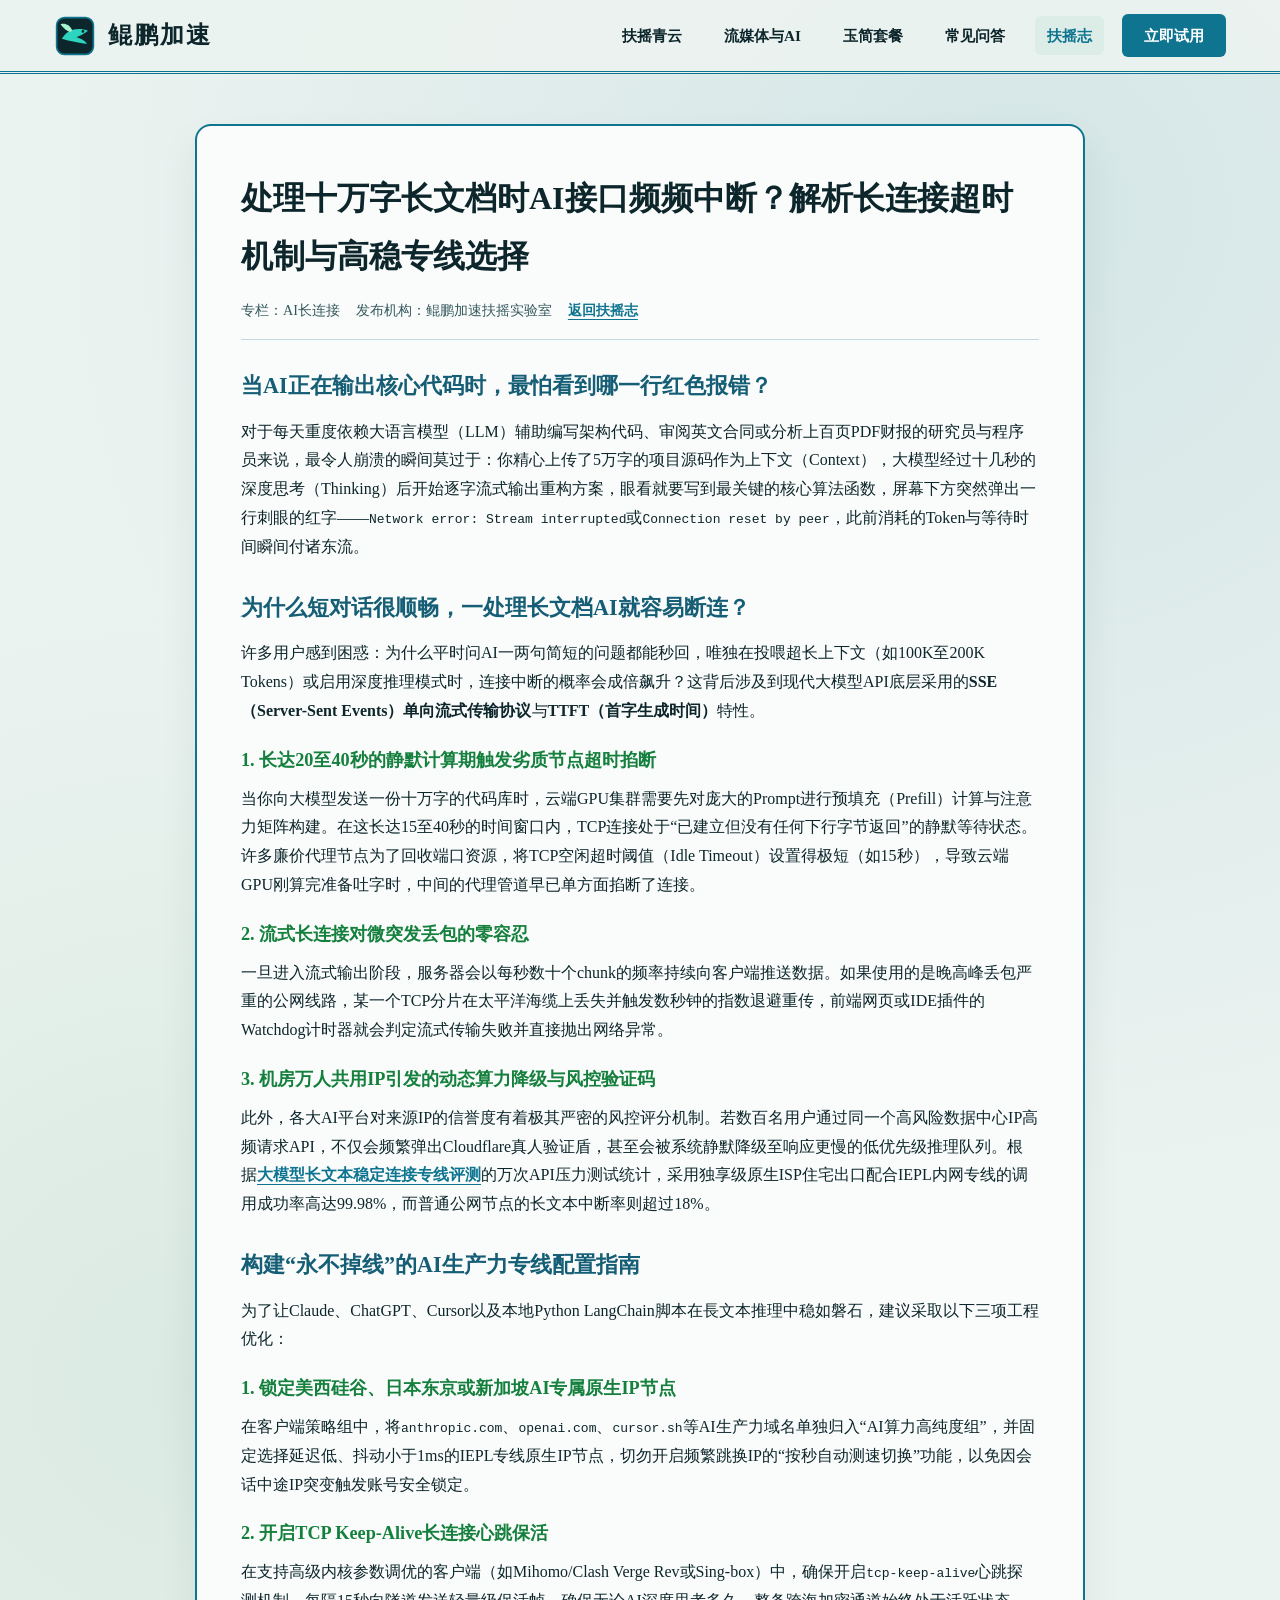
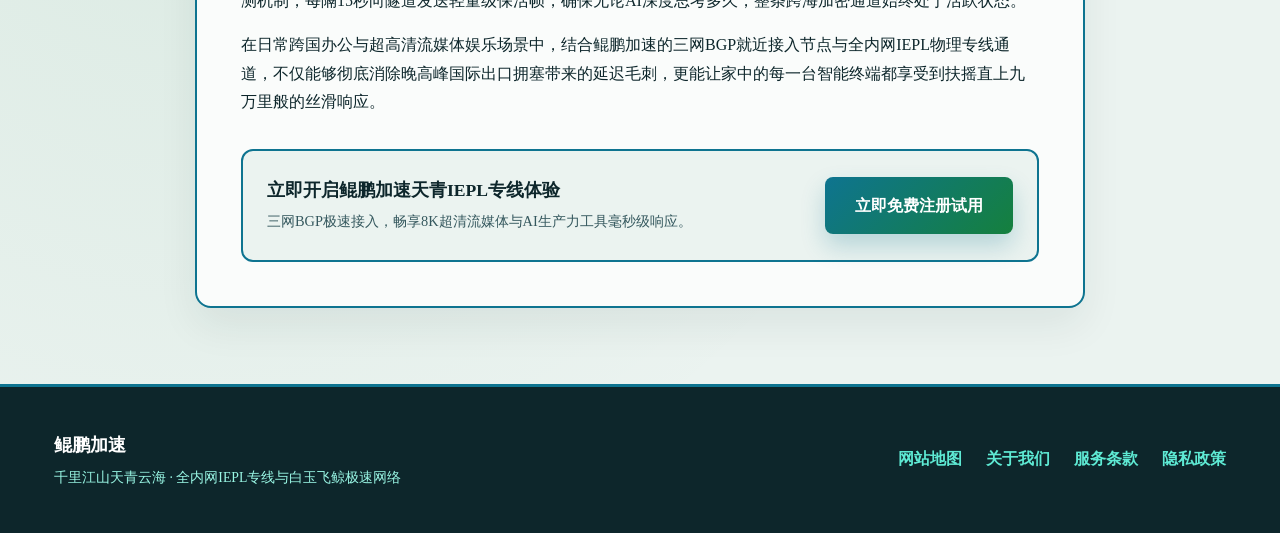
==== claude-sonnet-opus-long-context-api-stability.html @ 888c9fa1 "Deploy kunpejiasu.homes landing page" ====
<!DOCTYPE html>
<html lang="zh-CN">
<head>
  <meta charset="UTF-8">
  <meta name="viewport" content="width=device-width, initial-scale=1.0">
  <title>处理十万字长文档时AI接口频频中断？解析长连接超时机制与高稳专线选择 - 鲲鹏加速</title>
  <meta name="description" content="针对使用Claude、ChatGPT及API处理200K超长上下文代码库与PDF财报时常见的Stream interrupted报错，剖析SSE流式连接保活与原生IP专线优化。">
  <link rel="canonical" href="https://kunpejiasu.homes/claude-sonnet-opus-long-context-api-stability.html">
  <link rel="stylesheet" href="style.css">
</head>
<body>
  <header class="ru-header">
  <div class="ru-container ru-nav-row">
    <a href="index.html" class="ru-brand">
      <svg width="42" height="42" viewBox="0 0 64 64" fill="none" xmlns="http://www.w3.org/2000/svg" aria-label="鲲鹏加速天青白玉飞鲸徽标">
        <rect x="4" y="4" width="56" height="56" rx="12" fill="#0D262B" stroke="#0E7490" stroke-width="2.5"/>
        <!-- Jade Four-Winged Whale Emblem -->
        <path d="M12 36 C 20 22, 36 18, 52 24 C 46 28, 40 32, 34 34 C 42 36, 48 40, 50 44 C 38 42, 24 40, 12 36 Z" fill="#2DD4BF"/>
        <path d="M28 24 C 24 14, 16 12, 10 14 C 14 20, 20 24, 24 26 Z" fill="#A7F3D0"/>
        <circle cx="44" cy="25" r="2" fill="#0D262B"/>
      </svg>
      <span class="ru-brand-name">鲲鹏加速</span>
    </a>
    <nav class="ru-menu" aria-label="主导航">
      <a href="index.html#advantages">扶摇青云</a>
      <a href="index.html#streaming">流媒体与AI</a>
      <a href="index.html#pricing">玉简套餐</a>
      <a href="index.html#faq">常见问答</a>
      <a href="soaring-annals.html" class="active">扶摇志</a>
      <a href="https://ww012.twilightaff.com/#/?code=A56DH1Af" class="btn-ru-nav" rel="nofollow" target="_blank">立即试用</a>
    </nav>
  </div>
</header>
  <main class="ru-doc-sec">
    <div class="ru-container">
      <article class="ru-doc-box">
        <h1>处理十万字长文档时AI接口频频中断？解析长连接超时机制与高稳专线选择</h1>
        <div class="ru-doc-meta"><span>专栏：AI长连接</span><span>发布机构：鲲鹏加速扶摇实验室</span><span><a href="soaring-annals.html">返回扶摇志</a></span></div>
        <div class="ru-doc-body">
          <h2>当AI正在输出核心代码时，最怕看到哪一行红色报错？</h2>
<p>对于每天重度依赖大语言模型（LLM）辅助编写架构代码、审阅英文合同或分析上百页PDF财报的研究员与程序员来说，最令人崩溃的瞬间莫过于：你精心上传了5万字的项目源码作为上下文（Context），大模型经过十几秒的深度思考（Thinking）后开始逐字流式输出重构方案，眼看就要写到最关键的核心算法函数，屏幕下方突然弹出一行刺眼的红字——<code>Network error: Stream interrupted</code>或<code>Connection reset by peer</code>，此前消耗的Token与等待时间瞬间付诸东流。</p>

<h2>为什么短对话很顺畅，一处理长文档AI就容易断连？</h2>
<p>许多用户感到困惑：为什么平时问AI一两句简短的问题都能秒回，唯独在投喂超长上下文（如100K至200K Tokens）或启用深度推理模式时，连接中断的概率会成倍飙升？这背后涉及到现代大模型API底层采用的<strong>SSE（Server-Sent Events）单向流式传输协议</strong>与<strong>TTFT（首字生成时间）</strong>特性。</p>

<h3>1. 长达20至40秒的静默计算期触发劣质节点超时掐断</h3>
<p>当你向大模型发送一份十万字的代码库时，云端GPU集群需要先对庞大的Prompt进行预填充（Prefill）计算与注意力矩阵构建。在这长达15至40秒的时间窗口内，TCP连接处于“已建立但没有任何下行字节返回”的静默等待状态。许多廉价代理节点为了回收端口资源，将TCP空闲超时阈值（Idle Timeout）设置得极短（如15秒），导致云端GPU刚算完准备吐字时，中间的代理管道早已单方面掐断了连接。</p>

<h3>2. 流式长连接对微突发丢包的零容忍</h3>
<p>一旦进入流式输出阶段，服务器会以每秒数十个chunk的频率持续向客户端推送数据。如果使用的是晚高峰丢包严重的公网线路，某一个TCP分片在太平洋海缆上丢失并触发数秒钟的指数退避重传，前端网页或IDE插件的Watchdog计时器就会判定流式传输失败并直接抛出网络异常。</p>

<h3>3. 机房万人共用IP引发的动态算力降级与风控验证码</h3>
<p>此外，各大AI平台对来源IP的信誉度有着极其严密的风控评分机制。若数百名用户通过同一个高风险数据中心IP高频请求API，不仅会频繁弹出Cloudflare真人验证盾，甚至会被系统静默降级至响应更慢的低优先级推理队列。根据<a href="https://tizilab.net/" target="_blank">大模型长文本稳定连接专线评测</a>的万次API压力测试统计，采用独享级原生ISP住宅出口配合IEPL内网专线的调用成功率高达99.98%，而普通公网节点的长文本中断率则超过18%。</p>

<h2>构建“永不掉线”的AI生产力专线配置指南</h2>
<p>为了让Claude、ChatGPT、Cursor以及本地Python LangChain脚本在長文本推理中稳如磐石，建议采取以下三项工程优化：</p>

<h3>1. 锁定美西硅谷、日本东京或新加坡AI专属原生IP节点</h3>
<p>在客户端策略组中，将<code>anthropic.com</code>、<code>openai.com</code>、<code>cursor.sh</code>等AI生产力域名单独归入“AI算力高纯度组”，并固定选择延迟低、抖动小于1ms的IEPL专线原生IP节点，切勿开启频繁跳换IP的“按秒自动测速切换”功能，以免因会话中途IP突变触发账号安全锁定。</p>

<h3>2. 开启TCP Keep-Alive长连接心跳保活</h3>
<p>在支持高级内核参数调优的客户端（如Mihomo/Clash Verge Rev或Sing-box）中，确保开启<code>tcp-keep-alive</code>心跳探测机制，每隔15秒向隧道发送轻量级保活帧，确保无论AI深度思考多久，整条跨海加密通道始终处于活跃状态。</p>

<p>在日常跨国办公与超高清流媒体娱乐场景中，结合鲲鹏加速的三网BGP就近接入节点与全内网IEPL物理专线通道，不仅能够彻底消除晚高峰国际出口拥塞带来的延迟毛刺，更能让家中的每一台智能终端都享受到扶摇直上九万里般的丝滑响应。</p>
        </div>
        <div style="margin-top:32px;padding:24px;background:var(--bg-ru);border:2px solid var(--celadon-main);border-radius:12px;display:flex;justify-content:space-between;align-items:center;flex-wrap:wrap;gap:16px;">
          <div>
            <strong style="font-size:1.1rem;color:var(--ink-pine);display:block;">立即开启鲲鹏加速天青IEPL专线体验</strong>
            <span style="font-size:0.9rem;color:var(--ink-bamboo);">三网BGP极速接入，畅享8K超清流媒体与AI生产力工具毫秒级响应。</span>
          </div>
          <a href="https://ww012.twilightaff.com/#/?code=A56DH1Af" class="btn-ru-celadon" rel="nofollow" target="_blank">立即免费注册试用</a>
        </div>
      </article>
    </div>
  </main>
  <footer class="ru-footer">
  <div class="ru-container ru-footer-row">
    <div>
      <strong style="font-size: 1.15rem; color: #FFFFFF;">鲲鹏加速</strong>
      <p style="font-size: 0.86rem; color: #99F6E4; margin-top: 4px;">千里江山天青云海 · 全内网IEPL专线与白玉飞鲸极速网络</p>
    </div>
    <div class="ru-footer-links">
      <a href="sitemap.html">网站地图</a>
      <a href="about.html">关于我们</a>
      <a href="terms.html">服务条款</a>
      <a href="privacy.html">隐私政策</a>
    </div>
  </div>
</footer>
</body>
</html>
---- style.css ----
/* kunpejiasu.homes - Ru-Kiln Celadon Porcelain & Jade-Ink Four-Winged Whale */
:root {
  --bg-ru: #EBF3F0;
  --bg-celadon-band: #DCECE7;
  --bg-jade-card: #FAFCFB;
  --ink-pine: #0D262B;
  --ink-bamboo: #35585E;
  --celadon-main: #0E7490;
  --celadon-deep: #155E75;
  --jade-accent: #15803D;
  --bronze-seal: #4D7C0F;
  --border-celadon: rgba(14, 116, 144, 0.25);
  --shadow-celadon: 0 18px 40px rgba(13, 38, 43, 0.07);
}

* {
  box-sizing: border-box;
  margin: 0;
  padding: 0;
}

html {
  scroll-behavior: smooth;
  font-family: "Noto Serif SC", "Songti SC", "PingFang SC", "Microsoft YaHei", serif;
  background-color: var(--bg-ru);
  color: var(--ink-pine);
  line-height: 1.8;
}

body {
  background-color: var(--bg-ru);
  background-image:
    radial-gradient(circle at 80% 10%, rgba(14, 116, 144, 0.10) 0%, transparent 45%),
    radial-gradient(circle at 15% 65%, rgba(21, 128, 61, 0.08) 0%, transparent 45%);
  overflow-x: hidden;
}

a, a:visited {
  color: var(--celadon-main);
  text-decoration: underline;
  text-underline-offset: 4px;
  font-weight: 700;
  transition: color 0.2s ease;
}

a:hover {
  color: var(--jade-accent);
}

.ru-container {
  max-width: 1220px;
  margin: 0 auto;
  padding: 0 24px;
}

/* Header with Lattice Double Border */
.ru-header {
  position: sticky;
  top: 0;
  z-index: 100;
  background: rgba(235, 243, 240, 0.95);
  border-bottom: 3px double var(--celadon-main);
  padding: 14px 0;
}

.ru-nav-row {
  display: flex;
  align-items: center;
  justify-content: space-between;
  flex-wrap: wrap;
  gap: 18px;
}

.ru-brand {
  display: inline-flex;
  align-items: center;
  gap: 12px;
  text-decoration: none !important;
}

.ru-brand-name {
  font-size: 1.48rem;
  font-weight: 900;
  color: var(--ink-pine);
  letter-spacing: 2px;
}

.ru-menu {
  display: flex;
  align-items: center;
  gap: 18px;
  flex-wrap: wrap;
}

.ru-menu a, .ru-menu a:visited {
  color: var(--ink-pine);
  text-decoration: none;
  font-size: 0.95rem;
  font-weight: 700;
  padding: 6px 12px;
  border-radius: 6px;
}

.ru-menu a:hover, .ru-menu a.active {
  background: var(--bg-celadon-band);
  color: var(--celadon-main);
}

.btn-ru-nav, .btn-ru-nav:visited {
  background: var(--celadon-main) !important;
  color: #FFFFFF !important;
  text-decoration: none !important;
  padding: 8px 22px !important;
  border-radius: 6px !important;
}

/* Open Celadon Panorama Hero (Bright Celadon Scroll Stage, NOT a dark box) */
.ru-hero {
  padding: 44px 0 68px;
}

.ru-scroll-banner {
  background: linear-gradient(180deg, #F4FAF8 0%, #DFEFEA 65%, #CBE4DD 100%);
  border: 2px solid var(--celadon-main);
  outline: 1px solid var(--border-celadon);
  outline-offset: -8px;
  border-radius: 16px;
  padding: 44px 40px 36px;
  box-shadow: var(--shadow-celadon);
}

.ru-hero-top {
  display: grid;
  grid-template-columns: 1fr 1fr;
  gap: 36px;
  align-items: center;
  margin-bottom: 28px;
}

.ru-seal-tag {
  display: inline-flex;
  align-items: center;
  gap: 8px;
  background: var(--ink-pine);
  color: #A7F3D0;
  padding: 5px 14px;
  font-size: 0.84rem;
  font-weight: 700;
  letter-spacing: 1px;
  margin-bottom: 16px;
}

.ru-hero-top h1 {
  font-size: 2.65rem;
  line-height: 1.26;
  color: var(--ink-pine);
  margin-bottom: 16px;
  font-weight: 900;
}

.ru-hero-top h1 span {
  color: var(--celadon-main);
  border-bottom: 3px solid var(--jade-accent);
}

.ru-hero-lead {
  font-size: 1.05rem;
  color: var(--ink-bamboo);
  margin-bottom: 24px;
}

.ru-cta-bar {
  display: flex;
  flex-wrap: wrap;
  gap: 14px;
}

.btn-ru-celadon, .btn-ru-celadon:visited {
  display: inline-flex;
  align-items: center;
  justify-content: center;
  background: linear-gradient(135deg, #0E7490 0%, #15803D 100%);
  color: #FFFFFF !important;
  text-decoration: none !important;
  padding: 14px 30px;
  border-radius: 8px;
  font-size: 1.03rem;
  font-weight: 800;
  box-shadow: 0 12px 24px rgba(14, 116, 144, 0.24);
  transition: transform 0.2s ease;
}

.btn-ru-celadon:hover {
  transform: translateY(-3px);
}

.btn-ru-jade, .btn-ru-jade:visited {
  display: inline-flex;
  align-items: center;
  justify-content: center;
  background: #FAFCFB;
  color: var(--ink-pine) !important;
  text-decoration: none !important;
  padding: 14px 26px;
  border-radius: 8px;
  font-size: 1rem;
  font-weight: 800;
  border: 2px solid var(--celadon-main);
  transition: transform 0.2s ease;
}

.btn-ru-jade:hover {
  background: var(--bg-celadon-band);
  transform: translateY(-3px);
}

/* Open Celadon Landscape & Four-Winged Jade Whale SVG */
.ru-landscape-stage svg {
  width: 100%;
  height: auto;
  display: block;
}

@keyframes jadeWhaleAscend {
  0%, 100% { transform: translate(0px, 0px) rotate(-2deg); }
  50% { transform: translate(12px, -14px) rotate(1deg); }
}

@keyframes craneFlock {
  0%, 100% { transform: translate(0px, 0px); }
  50% { transform: translate(-16px, -8px); }
}

@keyframes ringPulse {
  0%, 100% { transform: scale(1); opacity: 0.55; }
  50% { transform: scale(1.08); opacity: 0.9; }
}

.anim-jade-whale {
  animation: jadeWhaleAscend 5.2s ease-in-out infinite;
  transform-origin: center;
}

.anim-cranes {
  animation: craneFlock 6s ease-in-out infinite;
}

.anim-cloud-ring {
  animation: ringPulse 4s ease-in-out infinite;
  transform-origin: 310px 180px;
}

.ru-stats-strip {
  display: grid;
  grid-template-columns: repeat(4, 1fr);
  gap: 16px;
  padding-top: 22px;
  border-top: 1px solid var(--border-celadon);
  text-align: center;
}

.ru-stat-cell strong {
  display: block;
  font-size: 1.35rem;
  color: var(--celadon-deep);
}

.ru-stat-cell span {
  font-size: 0.86rem;
  color: var(--ink-bamboo);
}

/* Sections with Vertical Seal Heading */
.ru-sec {
  padding: 74px 0;
}

.ru-sec.celadon-band {
  background: var(--bg-celadon-band);
  border-top: 1px solid var(--border-celadon);
  border-bottom: 1px solid var(--border-celadon);
}

.ru-title-wrap {
  display: flex;
  align-items: center;
  gap: 20px;
  margin-bottom: 46px;
}

.ru-vert-seal {
  writing-mode: vertical-rl;
  background: var(--celadon-main);
  color: #FFFFFF;
  padding: 10px 6px;
  font-size: 0.8rem;
  font-weight: 800;
  letter-spacing: 3px;
  border-radius: 4px;
}

.ru-title-wrap h2 {
  font-size: 2.05rem;
  color: var(--ink-pine);
  margin-bottom: 6px;
}

.ru-title-wrap p {
  color: var(--ink-bamboo);
  font-size: 1.02rem;
}

/* Lattice Chamfered Cards */
.ru-lattice-grid {
  display: grid;
  grid-template-columns: repeat(2, 1fr);
  gap: 24px;
}

.ru-lattice-card {
  background: var(--bg-jade-card);
  border: 2px solid var(--border-celadon);
  border-left: 6px solid var(--celadon-main);
  border-radius: 4px 18px 4px 18px;
  padding: 30px;
  box-shadow: var(--shadow-celadon);
}

.ru-lattice-card h3 {
  font-size: 1.24rem;
  color: var(--ink-pine);
  margin-bottom: 10px;
}

.ru-lattice-card p {
  color: var(--ink-bamboo);
  font-size: 0.95rem;
}

/* 4-Column Scroll Pillars for Streaming & AI */
.ru-scroll-grid {
  display: grid;
  grid-template-columns: repeat(4, 1fr);
  gap: 20px;
}

.ru-scroll-card {
  background: var(--bg-jade-card);
  border: 1px solid var(--border-celadon);
  border-top: 5px solid var(--jade-accent);
  border-radius: 12px;
  padding: 26px 20px;
  box-shadow: var(--shadow-celadon);
}

.ru-scroll-tag {
  display: inline-block;
  font-size: 0.78rem;
  font-weight: 800;
  color: var(--jade-accent);
  background: rgba(21, 128, 61, 0.1);
  padding: 3px 10px;
  border-radius: 4px;
  margin-bottom: 12px;
}

.ru-scroll-card h3 {
  font-size: 1.16rem;
  margin-bottom: 10px;
  color: var(--ink-pine);
}

.ru-scroll-card p {
  font-size: 0.92rem;
  color: var(--ink-bamboo);
}

/* Pricing (3 tiers) */
.ru-price-grid {
  display: grid;
  grid-template-columns: repeat(3, 1fr);
  gap: 26px;
}

.ru-price-card {
  background: var(--bg-jade-card);
  border: 2px solid var(--border-celadon);
  border-radius: 14px;
  padding: 34px 28px;
  box-shadow: var(--shadow-celadon);
  display: flex;
  flex-direction: column;
  justify-content: space-between;
}

.ru-price-card.imperial {
  background: #0D262B;
  color: #EBF3F0;
  border-color: var(--celadon-main);
}

.ru-price-card.imperial h3,
.ru-price-card.imperial li {
  color: #EBF3F0 !important;
}

.ru-price-val {
  font-size: 2.4rem;
  font-weight: 900;
  color: var(--celadon-main);
  margin: 14px 0;
}

.ru-price-card.imperial .ru-price-val {
  color: #5EEAD4;
}

.ru-price-ul {
  list-style: none;
  margin: 16px 0 26px;
}

.ru-price-ul li {
  padding: 8px 0;
  border-bottom: 1px dashed var(--border-celadon);
  font-size: 0.94rem;
}

/* Reviews & FAQ */
.ru-review-grid {
  display: grid;
  grid-template-columns: repeat(3, 1fr);
  gap: 22px;
}

.ru-review-card {
  background: var(--bg-jade-card);
  border: 1px solid var(--border-celadon);
  border-radius: 14px;
  padding: 26px;
  box-shadow: var(--shadow-celadon);
}

.ru-faq-grid {
  display: grid;
  grid-template-columns: repeat(2, 1fr);
  gap: 20px;
}

.ru-faq-card {
  background: var(--bg-jade-card);
  border: 1px solid var(--border-celadon);
  border-radius: 14px;
  padding: 24px;
}

.ru-faq-card h3 {
  font-size: 1.1rem;
  color: var(--celadon-deep);
  margin-bottom: 8px;
}

/* Hub Grid */
.ru-hub-grid {
  display: grid;
  grid-template-columns: repeat(3, 1fr);
  gap: 22px;
}

.ru-hub-card {
  background: var(--bg-jade-card);
  border: 1px solid var(--border-celadon);
  border-top: 4px solid var(--celadon-main);
  border-radius: 12px;
  padding: 24px;
  box-shadow: var(--shadow-celadon);
  display: flex;
  flex-direction: column;
  justify-content: space-between;
}

.ru-hub-card h2, .ru-hub-card h3 {
  font-size: 1.15rem;
  margin: 10px 0;
}

/* Subpage */
.ru-doc-sec {
  padding: 50px 0 76px;
}

.ru-doc-box {
  max-width: 890px;
  margin: 0 auto;
  background: var(--bg-jade-card);
  border: 2px solid var(--celadon-main);
  border-radius: 16px;
  padding: 44px;
  box-shadow: var(--shadow-celadon);
}

.ru-doc-box h1 {
  font-size: 2rem;
  margin-bottom: 12px;
}

.ru-doc-meta {
  font-size: 0.88rem;
  color: var(--ink-bamboo);
  padding-bottom: 16px;
  margin-bottom: 24px;
  border-bottom: 1px solid var(--border-celadon);
  display: flex;
  gap: 16px;
  flex-wrap: wrap;
}

.ru-doc-body h2 {
  font-size: 1.38rem;
  color: var(--celadon-deep);
  margin: 26px 0 12px;
}

.ru-doc-body h3 {
  font-size: 1.14rem;
  color: var(--jade-accent);
  margin: 18px 0 8px;
}

.ru-doc-body p {
  margin-bottom: 15px;
}

.ru-footer {
  background: var(--ink-pine);
  color: #D8E8E3;
  padding: 42px 0;
  border-top: 3px solid var(--celadon-main);
}

.ru-footer-row {
  display: flex;
  justify-content: space-between;
  align-items: center;
  flex-wrap: wrap;
  gap: 20px;
}

.ru-footer-links {
  display: flex;
  gap: 24px;
  flex-wrap: wrap;
}

.ru-footer-links a, .ru-footer-links a:visited {
  color: #5EEAD4 !important;
  text-decoration: none;
}

@media (max-width: 980px) {
  .ru-hero-top,
  .ru-stats-strip,
  .ru-lattice-grid,
  .ru-scroll-grid,
  .ru-price-grid,
  .ru-review-grid,
  .ru-faq-grid,
  .ru-hub-grid {
    grid-template-columns: 1fr;
  }
}

@media (max-width: 768px) {
  .ru-nav-row {
    flex-direction: column;
    align-items: flex-start;
  }
  .ru-menu {
    display: flex !important;
    width: 100%;
    flex-wrap: wrap;
    gap: 8px;
  }
  .ru-scroll-banner {
    padding: 26px 18px;
  }
  .ru-hero-top h1 {
    font-size: 2rem;
  }
  .ru-doc-box {
    padding: 24px 18px;
  }
}
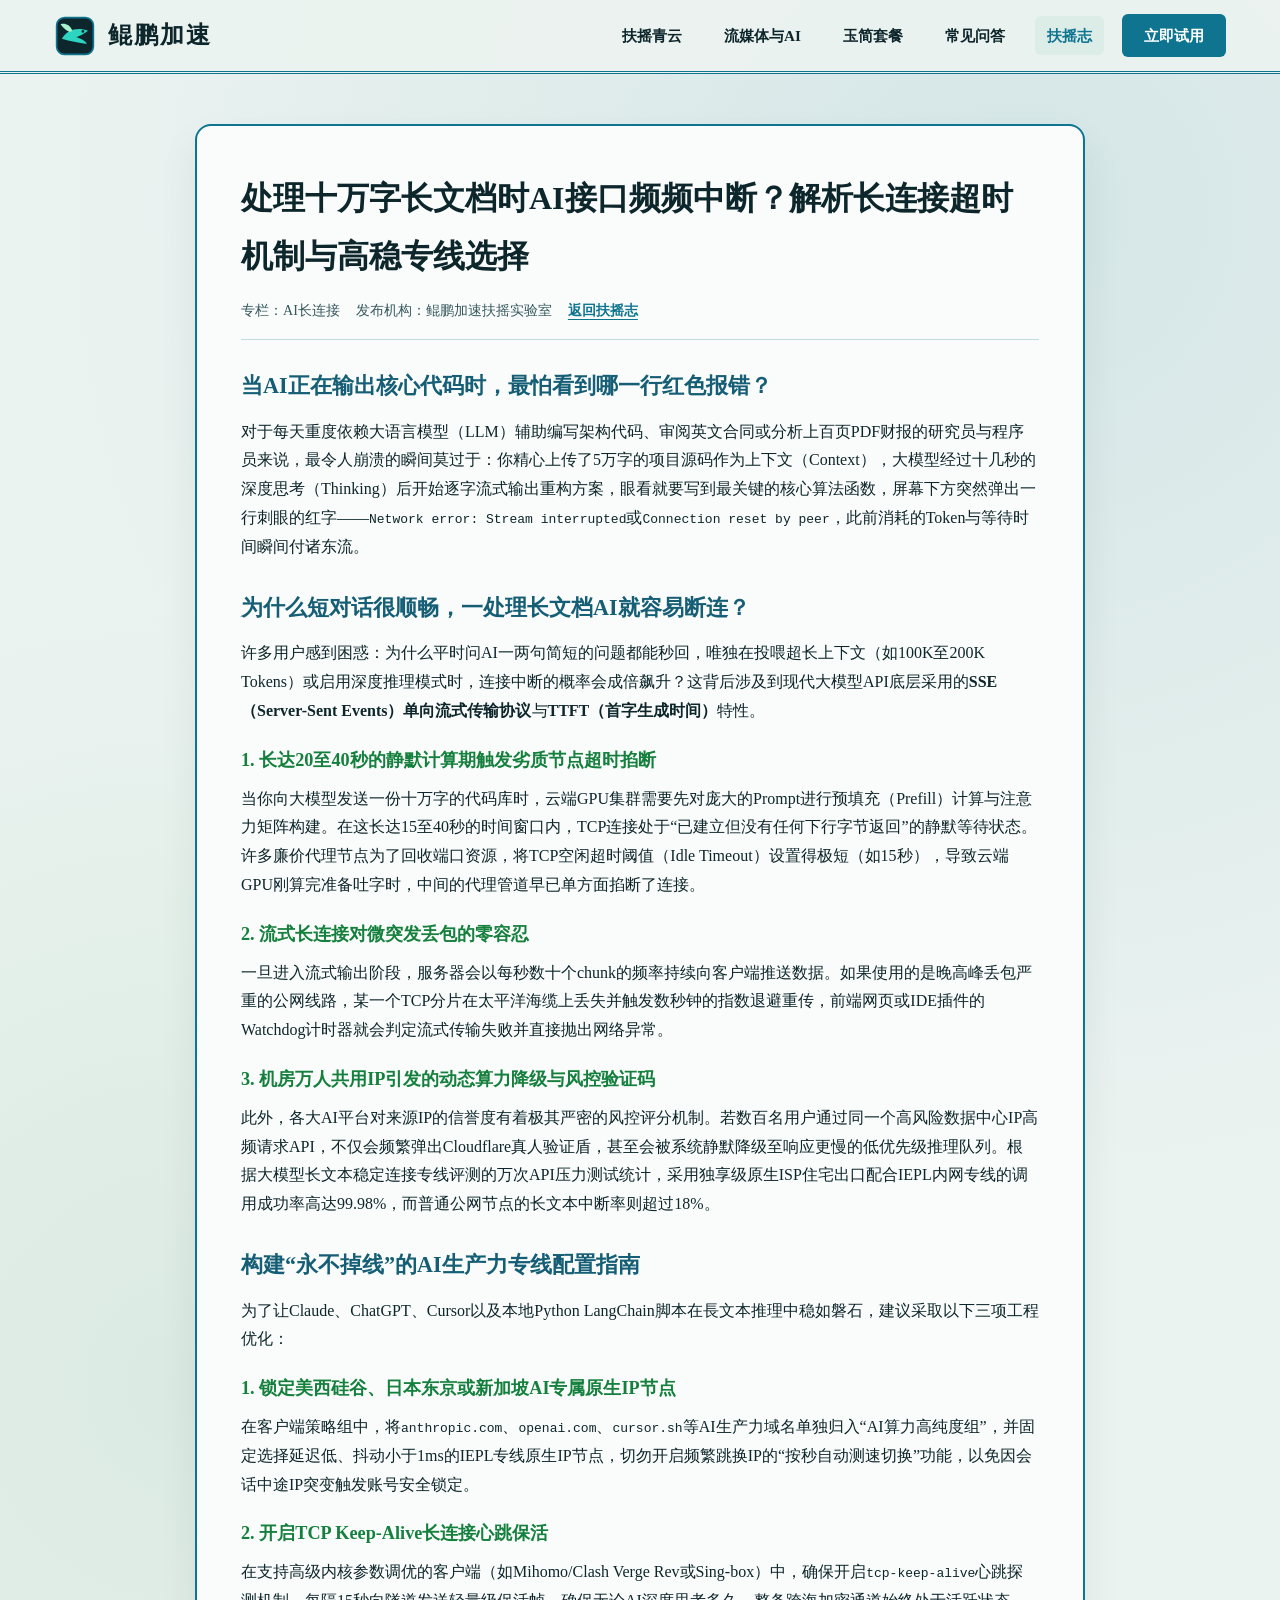
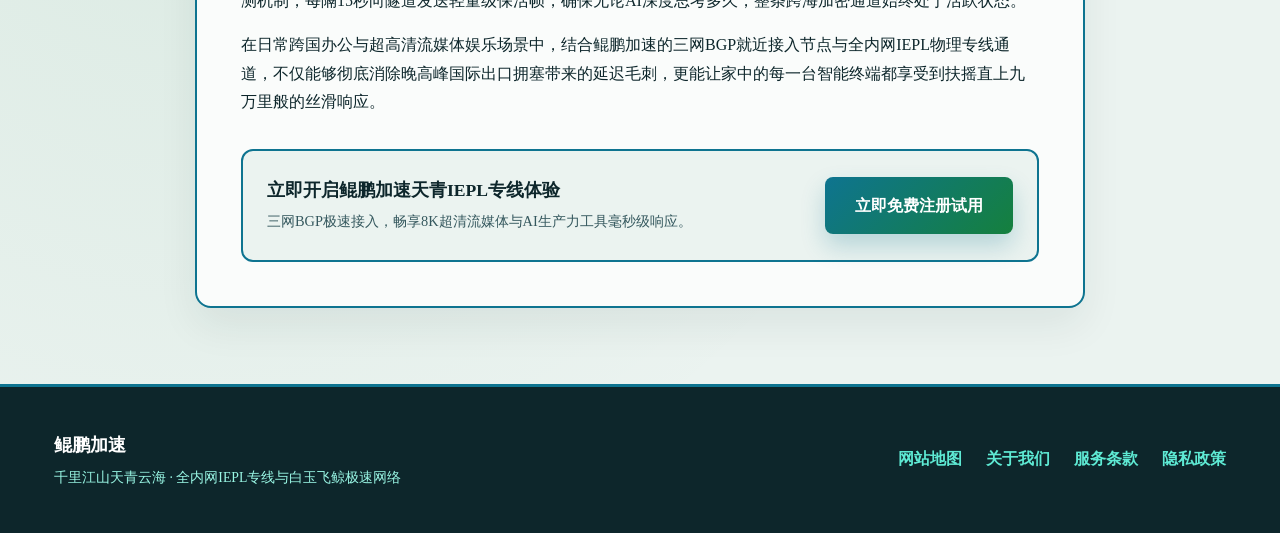
==== commit 91f55e9d: "fix: remove external blog links, desensitize subscription terms, and align official landing page sty" ====
--- a/claude-sonnet-opus-long-context-api-stability.html
+++ b/claude-sonnet-opus-long-context-api-stability.html
@@ -50,7 +50,7 @@
 <p>一旦进入流式输出阶段，服务器会以每秒数十个chunk的频率持续向客户端推送数据。如果使用的是晚高峰丢包严重的公网线路，某一个TCP分片在太平洋海缆上丢失并触发数秒钟的指数退避重传，前端网页或IDE插件的Watchdog计时器就会判定流式传输失败并直接抛出网络异常。</p>
 
 <h3>3. 机房万人共用IP引发的动态算力降级与风控验证码</h3>
-<p>此外，各大AI平台对来源IP的信誉度有着极其严密的风控评分机制。若数百名用户通过同一个高风险数据中心IP高频请求API，不仅会频繁弹出Cloudflare真人验证盾，甚至会被系统静默降级至响应更慢的低优先级推理队列。根据<a href="https://tizilab.net/" target="_blank">大模型长文本稳定连接专线评测</a>的万次API压力测试统计，采用独享级原生ISP住宅出口配合IEPL内网专线的调用成功率高达99.98%，而普通公网节点的长文本中断率则超过18%。</p>
+<p>此外，各大AI平台对来源IP的信誉度有着极其严密的风控评分机制。若数百名用户通过同一个高风险数据中心IP高频请求API，不仅会频繁弹出Cloudflare真人验证盾，甚至会被系统静默降级至响应更慢的低优先级推理队列。根据大模型长文本稳定连接专线评测的万次API压力测试统计，采用独享级原生ISP住宅出口配合IEPL内网专线的调用成功率高达99.98%，而普通公网节点的长文本中断率则超过18%。</p>
 
 <h2>构建“永不掉线”的AI生产力专线配置指南</h2>
 <p>为了让Claude、ChatGPT、Cursor以及本地Python LangChain脚本在長文本推理中稳如磐石，建议采取以下三项工程优化：</p>
